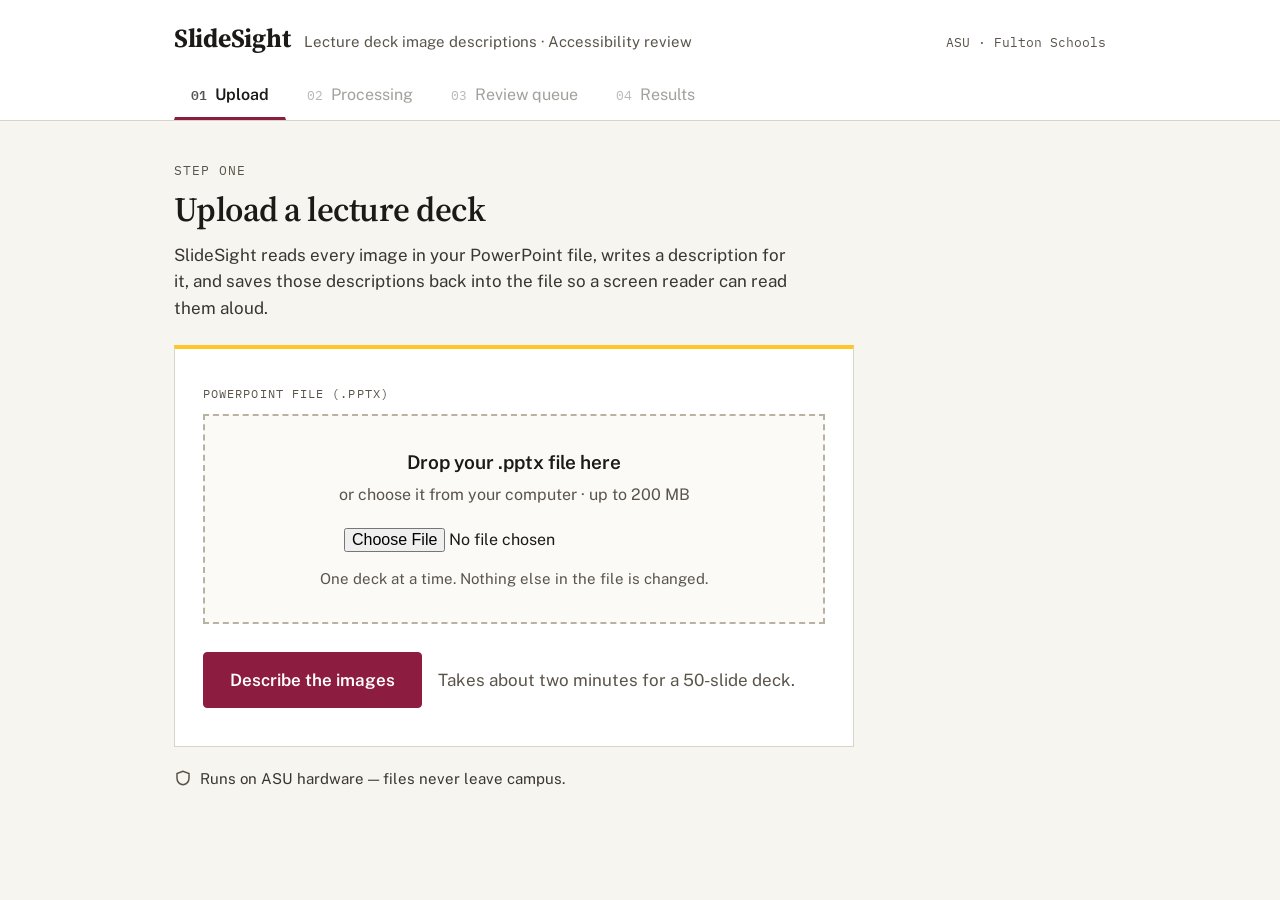
==== web/index.html @ dea6ab4e "Replace the Streamlit UI with the approved design, and fix a job-id bug The Streamlit front end is s" ====
<!DOCTYPE html>
<html lang="en">
<head>
<meta charset="utf-8">
<meta name="viewport" content="width=device-width, initial-scale=1">
<title>SlideSight — lecture deck image descriptions</title>
<link rel="preconnect" href="https://fonts.googleapis.com">
<link rel="preconnect" href="https://fonts.gstatic.com" crossorigin>
<link href="https://fonts.googleapis.com/css2?family=Source+Serif+4:opsz,wght@8..60,400;8..60,600;8..60,700&family=Public+Sans:wght@400;500;600;700&family=IBM+Plex+Mono:wght@400;500;600&display=swap" rel="stylesheet">
<link rel="stylesheet" href="./style.css">
</head>
<body>

<a href="#main" class="skip">Skip to main content</a>

<header>
  <div class="head-inner">
    <h1>SlideSight</h1>
    <p class="head-sub">Lecture deck image descriptions &middot; Accessibility review</p>
    <p class="head-org">ASU &middot; Fulton Schools</p>
  </div>
  <nav aria-label="Progress through SlideSight">
    <ol id="steps"></ol>
  </nav>
</header>

<main id="main">

  <!-- ─────────────── Step one — upload ─────────────── -->
  <section id="screen-upload" aria-labelledby="upload-h" class="narrow">
    <p class="eyebrow">Step one</p>
    <h2 id="upload-h">Upload a lecture deck</h2>
    <p class="lede">SlideSight reads every image in your PowerPoint file, writes a description for it, and saves those descriptions back into the file so a screen reader can read them aloud.</p>

    <div class="card card-gold">
      <label for="deck-file" class="field-label">PowerPoint file (.pptx)</label>
      <div id="dropzone" class="dropzone">
        <p class="drop-title">Drop your .pptx file here</p>
        <p class="drop-sub">or choose it from your computer &middot; up to 200&nbsp;MB</p>
        <input id="deck-file" type="file" accept=".pptx" aria-describedby="deck-hint">
        <p id="deck-hint" class="drop-hint">One deck at a time. Nothing else in the file is changed.</p>
      </div>
      <div class="row-actions">
        <button type="button" id="btn-start" class="btn btn-primary">Describe the images</button>
        <p class="muted">Takes about two minutes for a 50-slide deck.</p>
      </div>
      <p id="upload-error" class="error" role="alert" hidden></p>
    </div>

    <p class="assure">
      <svg width="18" height="18" viewBox="0 0 24 24" fill="none" stroke="#5A544B" stroke-width="2" aria-hidden="true"><path d="M12 3 4 6v6c0 5 3.4 8.3 8 9 4.6-.7 8-4 8-9V6z"></path></svg>
      <span>Runs on ASU hardware &mdash; files never leave campus.</span>
    </p>
  </section>

  <!-- ─────────────── Step two — processing ─────────────── -->
  <section id="screen-processing" aria-labelledby="proc-h" class="mid" hidden>
    <p class="eyebrow">Step two</p>
    <h2 id="proc-h">Describing images</h2>

    <div class="card">
      <div class="prog-head">
        <p class="mono-lg" id="prog-slide">Slide 0 of 0</p>
        <p class="mono-lg muted" id="prog-pct">0%</p>
      </div>
      <div id="progressbar" role="progressbar" aria-valuemin="0" aria-valuemax="100" aria-valuenow="0" aria-label="Images described" class="bar">
        <div id="bar-fill" class="bar-fill"></div>
      </div>
      <p aria-live="polite" class="live" id="live-status">Uploading&hellip;</p>
    </div>

    <h3 class="sec-h">Descriptions as they are written</h3>
    <ul id="feed" class="feed"></ul>
    <p class="muted small">You can leave this page open. Descriptions the model is unsure about are collected for your review in the next step.</p>
  </section>

  <!-- ─────────────── Step three — review queue ─────────────── -->
  <section id="screen-review" aria-labelledby="rev-h" hidden>
    <p class="eyebrow">Step three</p>
    <h2 id="rev-h">Review queue</h2>
    <p class="lede" id="review-intro"></p>

    <div class="sticky-bar">
      <p aria-live="polite" class="mono" id="review-count"></p>
      <p class="muted small">Approving writes the description into the file.</p>
    </div>

    <ol id="review-list" class="review-list"></ol>

    <div class="mt-30">
      <button type="button" id="btn-finish" class="btn btn-ghost">Finish review and see results</button>
    </div>
  </section>

  <!-- ─────────────── Step four — results ─────────────── -->
  <section id="screen-results" aria-labelledby="res-h" hidden>
    <p class="eyebrow">Step four</p>
    <h2 id="res-h">Results</h2>
    <p class="lede" id="results-lede"></p>

    <table class="counts">
      <caption>What happened to the images</caption>
      <tbody id="counts-body"></tbody>
    </table>

    <h3 class="sec-h">What a blind student hears</h3>
    <p class="lede">Read aloud by a screen reader, before and after SlideSight.</p>
    <div id="compare" class="compare"></div>

    <h3 class="sec-h">Other accessibility issues found</h3>
    <p class="lede">SlideSight reports these but does not change them &mdash; each one needs a decision only you can make.</p>
    <ul id="issues" class="issues"></ul>

    <div class="footer-actions">
      <button type="button" id="btn-download" class="btn btn-primary">Download the described deck (.pptx)</button>
      <button type="button" id="btn-report" class="btn btn-ghost">Download the accessibility report (JSON)</button>
      <button type="button" id="btn-restart" class="btn btn-link">Start another deck</button>
    </div>
  </section>

</main>

<script src="./app.js"></script>
</body>
</html>
---- web/style.css ----
/* SlideSight — styles lifted from the approved design.
   Palette: ASU maroon #8C1D40, gold #FFC627, warm paper #F7F5F0. */

:root {
  --maroon: #8C1D40;
  --maroon-dark: #6E1732;
  --gold: #FFC627;
  --paper: #F7F5F0;
  --white: #FFFFFF;
  --ink: #1C1A17;
  --ink-2: #3A362F;
  --muted: #5A544B;
  --rule: #D9D4C8;
  --rule-2: #E4E0D6;
  --field: #A9A294;
  --warn: #8A5A00;
  --serif: 'Source Serif 4', Georgia, serif;
  --sans: 'Public Sans', system-ui, sans-serif;
  --mono: 'IBM Plex Mono', ui-monospace, monospace;
}

html, body { margin: 0; padding: 0; }
* { box-sizing: border-box; }
body {
  background: var(--paper);
  color: var(--ink);
  font-family: var(--sans);
  font-size: 17px;
  line-height: 1.55;
}
:focus-visible { outline: 3px solid var(--maroon); outline-offset: 2px; border-radius: 2px; }
a { color: var(--maroon); }
a:hover { color: var(--maroon-dark); }
textarea, input, button { font: inherit; }

.skip { position: absolute; left: -9999px; top: 0; background: var(--maroon); color: #fff; padding: 10px 16px; z-index: 20; }
.skip:focus { left: 12px; top: 12px; }

/* ── header ─────────────────────────────────────────── */
header { border-bottom: 1px solid var(--rule); background: var(--white); }
.head-inner {
  max-width: 980px; margin: 0 auto; padding: 18px 24px 0;
  display: flex; flex-wrap: wrap; align-items: baseline; gap: 14px;
}
h1 { margin: 0; font-family: var(--serif); font-size: 26px; font-weight: 700; letter-spacing: -0.01em; }
.head-sub { margin: 0; color: var(--muted); font-size: 15px; }
.head-org { margin: 0 0 0 auto; font-family: var(--mono); font-size: 13px; color: var(--muted); }

nav { max-width: 980px; margin: 0 auto; padding: 14px 24px 0; }
nav ol { list-style: none; margin: 0; padding: 0; display: flex; flex-wrap: wrap; gap: 4px; }
nav li { margin: 0; }
.step {
  display: flex; align-items: baseline; gap: 8px; background: transparent;
  border: 1px solid transparent; border-bottom: 3px solid transparent;
  padding: 10px 16px 9px; font-size: 16px; color: var(--muted); cursor: pointer;
}
.step:hover:not(:disabled) { background: #F1EEE7; }
.step .num { font-family: var(--mono); font-size: 13px; opacity: 0.75; }
.step[aria-current="step"] { color: var(--ink); font-weight: 600; border-bottom-color: var(--maroon); }
.step.done { color: var(--ink-2); }
.step:disabled { cursor: default; opacity: 0.55; }

/* ── layout ─────────────────────────────────────────── */
main { max-width: 980px; margin: 0 auto; padding: 40px 24px 96px; }
.narrow { max-width: 680px; }
.mid { max-width: 760px; }

.eyebrow { margin: 0 0 8px; font-family: var(--mono); font-size: 13px; letter-spacing: 0.08em; text-transform: uppercase; color: var(--muted); }
h2 { margin: 0 0 12px; font-family: var(--serif); font-size: 34px; font-weight: 600; letter-spacing: -0.015em; line-height: 1.2; }
h3.sec-h { margin: 40px 0 6px; font-family: var(--serif); font-size: 24px; font-weight: 600; }
.lede { margin: 0 0 24px; color: var(--ink-2); max-width: 62ch; text-wrap: pretty; }
.muted { color: var(--muted); }
.small { font-size: 15px; }
.mono { font-family: var(--mono); font-size: 15px; }
.mono-lg { font-family: var(--mono); font-size: 18px; font-weight: 500; margin: 0; }
.mt-30 { margin-top: 30px; }

.card { background: var(--white); border: 1px solid var(--rule); padding: 26px 24px; }
.card-gold { border-top: 4px solid var(--gold); padding: 36px 28px; }

.field-label { display: block; font-family: var(--mono); font-size: 12px; letter-spacing: 0.09em; text-transform: uppercase; color: var(--muted); margin-bottom: 10px; }

/* ── upload ─────────────────────────────────────────── */
.dropzone { border: 2px dashed #B9B2A3; padding: 32px 24px; text-align: center; background: #FBFAF7; }
.dropzone.drag { border-color: var(--maroon); background: #F6EEF1; }
.drop-title { margin: 0 0 6px; font-size: 19px; font-weight: 600; }
.drop-sub { margin: 0 0 20px; color: var(--muted); font-size: 16px; }
.dropzone input[type=file] { display: block; margin: 0 auto; max-width: 100%; font-size: 16px; }
.drop-hint { margin: 14px 0 0; font-size: 15px; color: var(--muted); }
.row-actions { display: flex; flex-wrap: wrap; align-items: center; gap: 16px; margin-top: 26px; }
.assure { margin: 20px 0 0; font-size: 15px; color: var(--ink-2); display: flex; gap: 8px; align-items: flex-start; }
.assure svg { flex: none; margin-top: 2px; }
.error { margin: 16px 0 0; color: #A11B2E; font-size: 16px; }

/* ── buttons ────────────────────────────────────────── */
.btn { border-radius: 4px; cursor: pointer; font-weight: 600; }
.btn-primary { background: var(--maroon); color: #fff; border: 1px solid var(--maroon); padding: 14px 26px; font-size: 17px; }
.btn-primary:hover { background: var(--maroon-dark); border-color: var(--maroon-dark); }
.btn-primary:disabled { opacity: 0.55; cursor: default; }
.btn-ghost { background: var(--white); color: var(--ink); border: 1px solid var(--field); padding: 13px 24px; font-size: 17px; }
.btn-ghost:hover { background: #F1EEE7; }
.btn-link { background: transparent; color: var(--ink-2); border: 1px solid transparent; padding: 14px 12px; font-size: 17px; font-weight: 500; text-decoration: underline; }
.btn-link:hover { background: #EDEAE2; }
.btn-sm { padding: 11px 22px; font-size: 16px; }

/* ── processing ─────────────────────────────────────── */
.prog-head { display: flex; justify-content: space-between; align-items: baseline; gap: 16px; margin-bottom: 12px; }
.bar { height: 14px; background: #EDEAE2; border: 1px solid var(--rule); }
.bar-fill { height: 100%; background: var(--maroon); width: 0%; transition: width .3s ease; }
.live { margin: 14px 0 0; font-size: 16px; color: var(--ink-2); }
.feed { list-style: none; margin: 12px 0 0; padding: 0; border-top: 1px solid var(--rule); }
.feed li { border-bottom: 1px solid var(--rule); padding: 14px 2px; display: grid; grid-template-columns: 92px 1fr; gap: 16px; align-items: start; }
.feed .slide { font-family: var(--mono); font-size: 14px; color: var(--muted); }
.feed .text { font-size: 16px; color: var(--ink); text-wrap: pretty; }

/* ── review queue ───────────────────────────────────── */
.sticky-bar { position: sticky; top: 0; z-index: 5; background: var(--paper); border-bottom: 1px solid var(--rule); padding: 10px 0 12px; display: flex; flex-wrap: wrap; gap: 18px; align-items: baseline; }
.review-list { list-style: none; margin: 0; padding: 0; }
.review-list > li { border-bottom: 1px solid var(--rule); padding: 26px 0; }
.review-grid { display: grid; grid-template-columns: 148px 1fr; gap: 24px; align-items: start; }
.thumb { width: 148px; height: 104px; background: #E7E3D9; border: 1px solid #C9C2B2; display: flex; align-items: center; justify-content: center; text-align: center; padding: 4px; overflow: hidden; }
.thumb img { max-width: 100%; max-height: 100%; object-fit: contain; }
.thumb .ph { font-family: var(--mono); font-size: 12px; color: var(--muted); line-height: 1.3; }
.thumb-cap { margin: 8px 0 0; font-family: var(--mono); font-size: 13px; color: var(--muted); }
.review-title { margin: 0 0 4px; font-family: var(--serif); font-size: 21px; font-weight: 600; line-height: 1.25; }
.review-context { margin: 0 0 16px; font-size: 15px; color: var(--muted); }
.review-list textarea { width: 100%; background: var(--white); border: 1px solid var(--field); border-radius: 3px; padding: 12px 14px; font-family: var(--mono); font-size: 15px; line-height: 1.5; color: var(--ink); resize: vertical; }
.charcount { margin: 6px 0 0; font-size: 14px; color: var(--muted); }
.meta { margin: 16px 0 0; display: grid; grid-template-columns: max-content 1fr; gap: 8px 18px; align-items: start; }
.meta dt { font-family: var(--mono); font-size: 12px; letter-spacing: 0.09em; text-transform: uppercase; color: var(--muted); padding-top: 3px; }
.meta dd { margin: 0; color: var(--ink-2); font-size: 16px; text-wrap: pretty; }
.conf { display: flex; align-items: center; gap: 10px; flex-wrap: wrap; }
.conf strong { color: var(--warn); font-weight: 600; }
.conf .score { font-family: var(--mono); font-size: 15px; }
.conf .track { display: inline-block; width: 120px; height: 8px; background: #EDEAE2; border: 1px solid #C9C2B2; }
.conf .track span { display: block; height: 100%; background: var(--warn); }
.actions { display: flex; flex-wrap: wrap; gap: 10px; margin-top: 20px; padding-top: 18px; border-top: 1px solid var(--rule-2); align-items: center; }
.state { margin: 0 0 0 4px; font-size: 15px; display: flex; align-items: center; gap: 6px; }
.state.written { color: #1E6B3A; }
.state.skipped { color: var(--muted); }
li.handled { opacity: 0.62; }

/* ── results ────────────────────────────────────────── */
.counts { width: 100%; border-collapse: collapse; background: var(--white); border: 1px solid var(--rule); }
.counts caption { text-align: left; font-family: var(--serif); font-size: 21px; font-weight: 600; padding: 0 0 10px; }
.counts tr { border-bottom: 1px solid var(--rule-2); }
.counts th { text-align: left; font-weight: 600; font-size: 17px; padding: 16px 18px; width: 40%; }
.counts td.num { font-family: var(--mono); font-size: 26px; font-weight: 500; padding: 16px 18px; width: 90px; }
.counts td.note { padding: 16px 18px; color: var(--ink-2); font-size: 16px; }

.compare { display: grid; gap: 16px; }
.compare .case { background: var(--white); border: 1px solid var(--rule); border-left: 4px solid #C9C2B2; padding: 18px 20px; }
.compare .case-name { margin: 0 0 12px; font-weight: 600; font-size: 17px; }
.compare dl { margin: 0; display: grid; grid-template-columns: max-content 1fr; gap: 10px 16px; }
.compare dt { font-family: var(--mono); font-size: 12px; letter-spacing: 0.09em; text-transform: uppercase; color: var(--muted); padding-top: 3px; }
.compare dd { margin: 0; font-family: var(--mono); font-size: 15px; color: var(--ink-2); }
.compare dd.after { color: var(--ink); }

.issues { list-style: none; margin: 0; padding: 0; border-top: 1px solid var(--rule); }
.issues li { border-bottom: 1px solid var(--rule); padding: 16px 2px; display: grid; grid-template-columns: 1fr 210px; gap: 16px; align-items: start; }
.issues .name { margin: 0 0 3px; display: flex; align-items: center; gap: 8px; font-weight: 600; font-size: 17px; }
.issues .name svg { flex: none; }
.issues .count { font-family: var(--mono); font-size: 13px; font-weight: 500; color: var(--muted); }
.issues .detail { margin: 0; color: var(--ink-2); font-size: 16px; text-wrap: pretty; }
.issues .slides { margin: 0; font-family: var(--mono); font-size: 14px; color: var(--ink-2); }

.footer-actions { margin-top: 36px; padding-top: 24px; border-top: 4px solid var(--gold); display: flex; flex-wrap: wrap; gap: 12px; align-items: center; }

@media (max-width: 720px) {
  .review-grid, .feed li, .issues li { grid-template-columns: 1fr; }
  .head-org { margin-left: 0; }
}
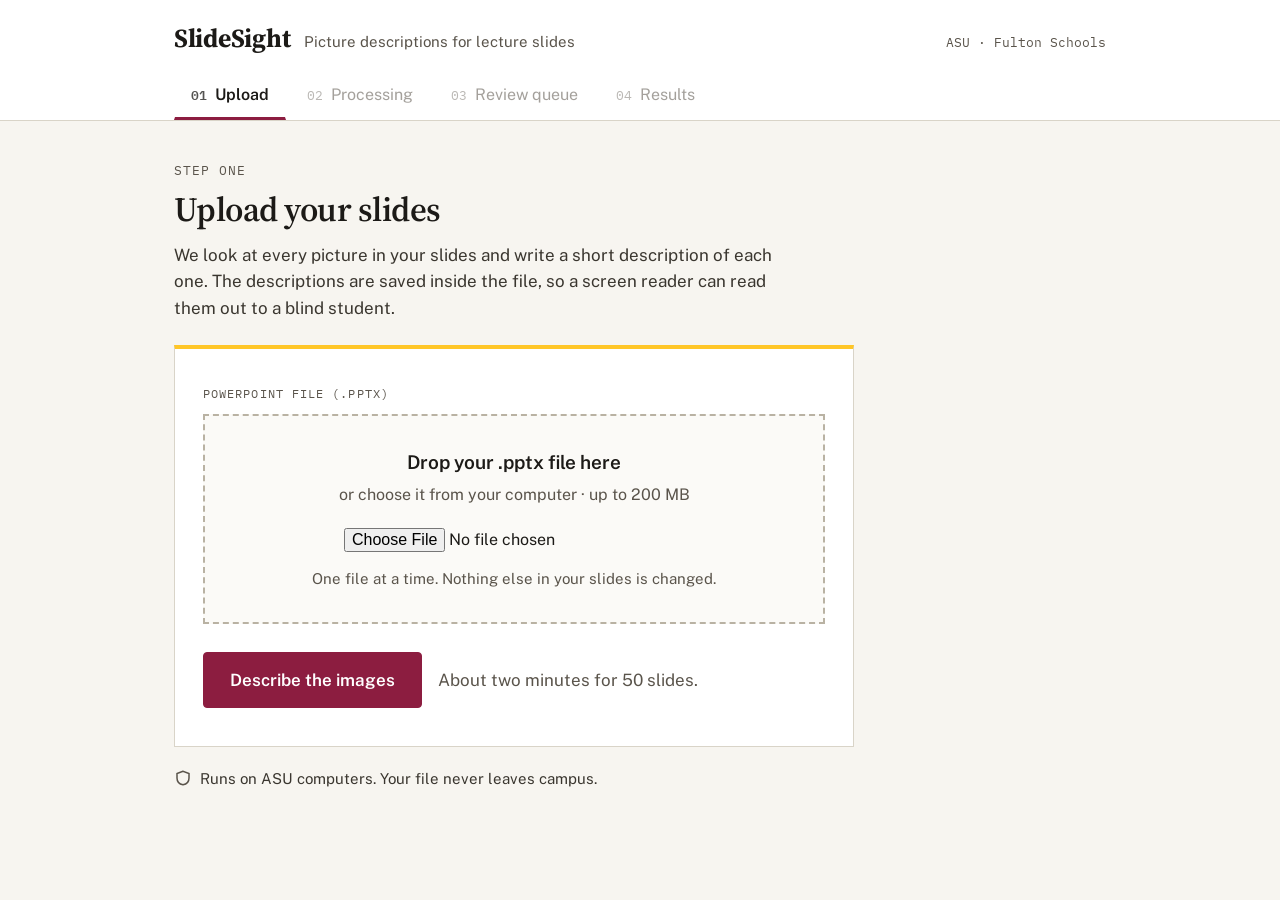
==== commit 660a0e3b: "Prepare the repository for submission The repo now carries only what the submission needs: the pipel" ====
--- a/web/index.html
+++ b/web/index.html
@@ -3,7 +3,7 @@
 <head>
 <meta charset="utf-8">
 <meta name="viewport" content="width=device-width, initial-scale=1">
-<title>SlideSight — lecture deck image descriptions</title>
+<title>SlideSight — picture descriptions for lecture slides</title>
 <link rel="preconnect" href="https://fonts.googleapis.com">
 <link rel="preconnect" href="https://fonts.gstatic.com" crossorigin>
 <link href="https://fonts.googleapis.com/css2?family=Source+Serif+4:opsz,wght@8..60,400;8..60,600;8..60,700&family=Public+Sans:wght@400;500;600;700&family=IBM+Plex+Mono:wght@400;500;600&display=swap" rel="stylesheet">
@@ -16,7 +16,7 @@
 <header>
   <div class="head-inner">
     <h1>SlideSight</h1>
-    <p class="head-sub">Lecture deck image descriptions &middot; Accessibility review</p>
+    <p class="head-sub">Picture descriptions for lecture slides</p>
     <p class="head-org">ASU &middot; Fulton Schools</p>
   </div>
   <nav aria-label="Progress through SlideSight">
@@ -29,8 +29,8 @@
   <!-- ─────────────── Step one — upload ─────────────── -->
   <section id="screen-upload" aria-labelledby="upload-h" class="narrow">
     <p class="eyebrow">Step one</p>
-    <h2 id="upload-h">Upload a lecture deck</h2>
-    <p class="lede">SlideSight reads every image in your PowerPoint file, writes a description for it, and saves those descriptions back into the file so a screen reader can read them aloud.</p>
+    <h2 id="upload-h">Upload your slides</h2>
+    <p class="lede">We look at every picture in your slides and write a short description of each one. The descriptions are saved inside the file, so a screen reader can read them out to a blind student.</p>
 
     <div class="card card-gold">
       <label for="deck-file" class="field-label">PowerPoint file (.pptx)</label>
@@ -38,29 +38,29 @@
         <p class="drop-title">Drop your .pptx file here</p>
         <p class="drop-sub">or choose it from your computer &middot; up to 200&nbsp;MB</p>
         <input id="deck-file" type="file" accept=".pptx" aria-describedby="deck-hint">
-        <p id="deck-hint" class="drop-hint">One deck at a time. Nothing else in the file is changed.</p>
+        <p id="deck-hint" class="drop-hint">One file at a time. Nothing else in your slides is changed.</p>
       </div>
       <div class="row-actions">
         <button type="button" id="btn-start" class="btn btn-primary">Describe the images</button>
-        <p class="muted">Takes about two minutes for a 50-slide deck.</p>
+        <p class="muted">About two minutes for 50 slides.</p>
       </div>
       <p id="upload-error" class="error" role="alert" hidden></p>
     </div>
 
     <p class="assure">
       <svg width="18" height="18" viewBox="0 0 24 24" fill="none" stroke="#5A544B" stroke-width="2" aria-hidden="true"><path d="M12 3 4 6v6c0 5 3.4 8.3 8 9 4.6-.7 8-4 8-9V6z"></path></svg>
-      <span>Runs on ASU hardware &mdash; files never leave campus.</span>
+      <span>Runs on ASU computers. Your file never leaves campus.</span>
     </p>
   </section>
 
   <!-- ─────────────── Step two — processing ─────────────── -->
   <section id="screen-processing" aria-labelledby="proc-h" class="mid" hidden>
     <p class="eyebrow">Step two</p>
-    <h2 id="proc-h">Describing images</h2>
+    <h2 id="proc-h">Writing descriptions</h2>
 
     <div class="card">
       <div class="prog-head">
-        <p class="mono-lg" id="prog-slide">Slide 0 of 0</p>
+        <p class="mono-lg" id="prog-slide">Image 0 of 0</p>
         <p class="mono-lg muted" id="prog-pct">0%</p>
       </div>
       <div id="progressbar" role="progressbar" aria-valuemin="0" aria-valuemax="100" aria-valuenow="0" aria-label="Images described" class="bar">
@@ -69,9 +69,9 @@
       <p aria-live="polite" class="live" id="live-status">Uploading&hellip;</p>
     </div>
 
-    <h3 class="sec-h">Descriptions as they are written</h3>
+    <h3 class="sec-h">Descriptions, as we write them</h3>
     <ul id="feed" class="feed"></ul>
-    <p class="muted small">You can leave this page open. Descriptions the model is unsure about are collected for your review in the next step.</p>
+    <p class="muted small">You can leave this page open. Anything we are unsure about is saved for you to check in the next step.</p>
   </section>
 
   <!-- ─────────────── Step three — review queue ─────────────── -->
@@ -82,13 +82,13 @@
 
     <div class="sticky-bar">
       <p aria-live="polite" class="mono" id="review-count"></p>
-      <p class="muted small">Approving writes the description into the file.</p>
+      <p class="muted small">When you approve one, we save it into the file.</p>
     </div>
 
     <ol id="review-list" class="review-list"></ol>
 
     <div class="mt-30">
-      <button type="button" id="btn-finish" class="btn btn-ghost">Finish review and see results</button>
+      <button type="button" id="btn-finish" class="btn btn-ghost">Done checking &mdash; see results</button>
     </div>
   </section>
 
@@ -104,17 +104,18 @@
     </table>
 
     <h3 class="sec-h">What a blind student hears</h3>
-    <p class="lede">Read aloud by a screen reader, before and after SlideSight.</p>
+    <p class="lede">The same picture, before and after we described it.</p>
     <div id="compare" class="compare"></div>
 
     <h3 class="sec-h">Other accessibility issues found</h3>
-    <p class="lede">SlideSight reports these but does not change them &mdash; each one needs a decision only you can make.</p>
+    <p class="lede">We found these but did not change them. Each one is a choice only you should make.</p>
     <ul id="issues" class="issues"></ul>
+    <p id="wcag-note" class="muted small"></p>
 
     <div class="footer-actions">
-      <button type="button" id="btn-download" class="btn btn-primary">Download the described deck (.pptx)</button>
-      <button type="button" id="btn-report" class="btn btn-ghost">Download the accessibility report (JSON)</button>
-      <button type="button" id="btn-restart" class="btn btn-link">Start another deck</button>
+      <button type="button" id="btn-download" class="btn btn-primary">Download your slides (.pptx)</button>
+      <button type="button" id="btn-report" class="btn btn-ghost">Download the report (JSON)</button>
+      <button type="button" id="btn-restart" class="btn btn-link">Start another file</button>
     </div>
   </section>
 
--- a/web/style.css
+++ b/web/style.css
@@ -148,6 +148,45 @@
 .counts td.num { font-family: var(--mono); font-size: 26px; font-weight: 500; padding: 16px 18px; width: 90px; }
 .counts td.note { padding: 16px 18px; color: var(--ink-2); font-size: 16px; }
 
+.disclose {
+  background: none; border: 0; padding: 0; font: inherit; font-weight: 600;
+  color: var(--ink); cursor: pointer; display: flex; align-items: baseline;
+  gap: 8px; text-align: left;
+}
+.disclose:hover { color: var(--maroon); }
+.disclose .chev { font-size: 13px; color: var(--muted); width: 12px; }
+.count-detail > td { padding: 0 18px 16px; background: #FBFAF7; }
+.count-list { list-style: none; margin: 0; padding: 0; }
+.count-list li {
+  display: grid; grid-template-columns: 76px 84px 1fr; gap: 14px;
+  padding: 10px 0; border-top: 1px solid var(--rule-2); align-items: start;
+}
+.count-list .lp {
+  width: 76px; height: 54px; object-fit: contain;
+  background: #EDEAE2; border: 1px solid #C9C2B2;
+}
+.count-list .ln { font-family: var(--mono); font-size: 13px; color: var(--muted); }
+.count-list .lt { font-size: 15px; color: var(--ink-2); text-wrap: pretty; }
+.count-list .you {
+  display: inline-block; margin-left: 8px; padding: 1px 6px; border-radius: 3px;
+  background: #E7F0E9; color: #1E6B3A; font-family: var(--sans);
+  font-size: 12px; font-weight: 600; letter-spacing: 0;
+}
+.count-list li:has(.you) { background: #F4F9F5; }
+.count-list .lt-edit {
+  width: 100%; margin: 4px 0 0; padding: 8px 10px; border: 1px solid var(--field);
+  border-radius: 3px; font-family: var(--mono); font-size: 14px; line-height: 1.5;
+  color: var(--ink); resize: vertical;
+}
+.count-list .lt-actions { display: flex; gap: 12px; align-items: center; margin-top: 4px; }
+.count-list .lt-msg { font-size: 13px; color: var(--muted); }
+.linky {
+  background: none; border: 0; padding: 0; font: inherit; font-size: 14px;
+  color: var(--maroon); text-decoration: underline; cursor: pointer;
+}
+.linky:hover { color: var(--maroon-dark); }
+.linky.save { font-weight: 600; }
+
 .compare { display: grid; gap: 16px; }
 .compare .case { background: var(--white); border: 1px solid var(--rule); border-left: 4px solid #C9C2B2; padding: 18px 20px; }
 .compare .case-name { margin: 0 0 12px; font-weight: 600; font-size: 17px; }
@@ -163,10 +202,25 @@
 .issues .count { font-family: var(--mono); font-size: 13px; font-weight: 500; color: var(--muted); }
 .issues .detail { margin: 0; color: var(--ink-2); font-size: 16px; text-wrap: pretty; }
 .issues .slides { margin: 0; font-family: var(--mono); font-size: 14px; color: var(--ink-2); }
+.issues li { grid-template-columns: 1fr 150px; }
+.issue-list { grid-column: 1 / -1; margin: 10px 0 0; padding: 0 0 0 25px; }
+.issue-list li { display: grid; grid-template-columns: 120px 84px 1fr; gap: 14px;
+  padding: 10px 0; border-top: 1px solid var(--rule-2); border-bottom: 0;
+  align-items: start; }
+.slidepic { display: block; line-height: 0; }
+.slidepic img {
+  width: 120px; border: 1px solid #C9C2B2; background: #fff;
+}
+.slidepic:hover img { border-color: var(--maroon); }
+/* If the render is not ready the anchor removes itself; keep the text aligned. */
+.issue-list li:not(:has(.slidepic)) { grid-template-columns: 84px 1fr; }
 
 .footer-actions { margin-top: 36px; padding-top: 24px; border-top: 4px solid var(--gold); display: flex; flex-wrap: wrap; gap: 12px; align-items: center; }
 
 @media (max-width: 720px) {
   .review-grid, .feed li, .issues li { grid-template-columns: 1fr; }
+  .count-list li { grid-template-columns: 76px 1fr; }
+  .issue-list li { grid-template-columns: 100px 1fr; }
+  .count-list .ln { grid-column: 2; }
   .head-org { margin-left: 0; }
 }
